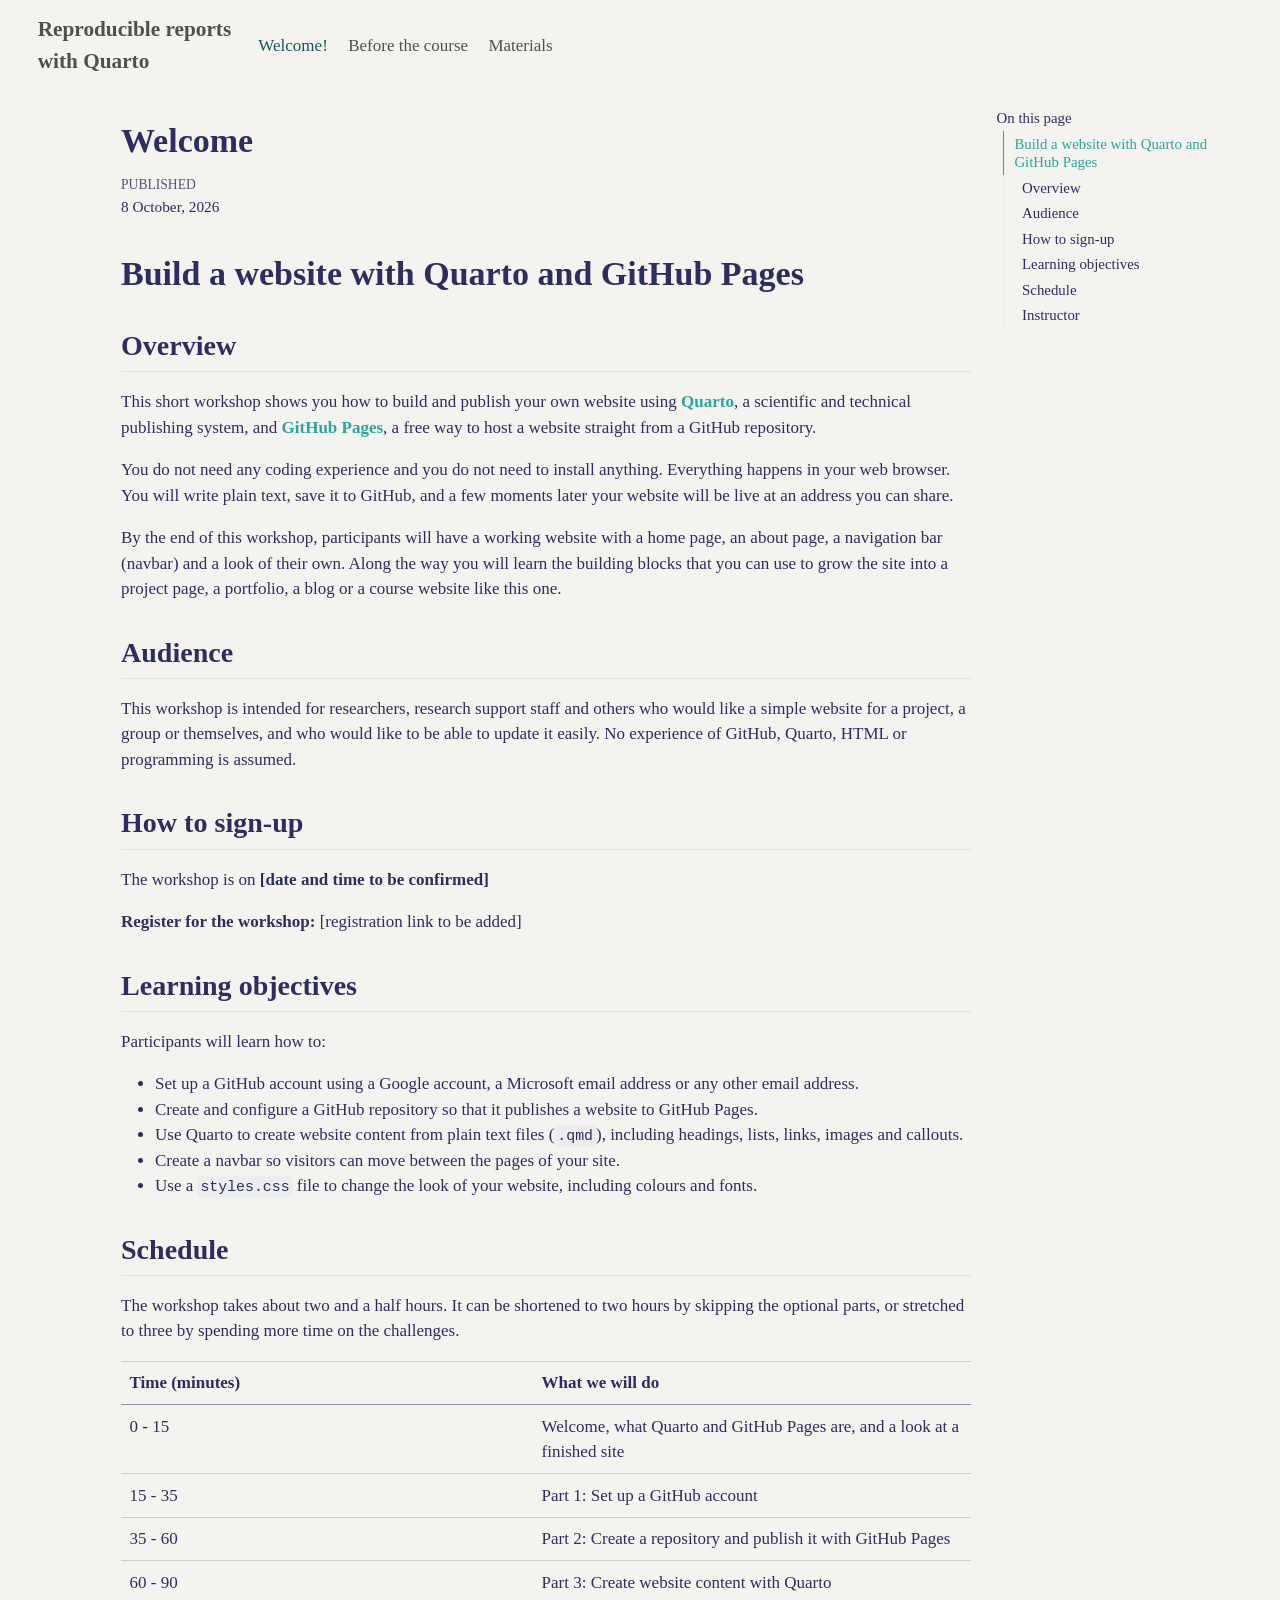
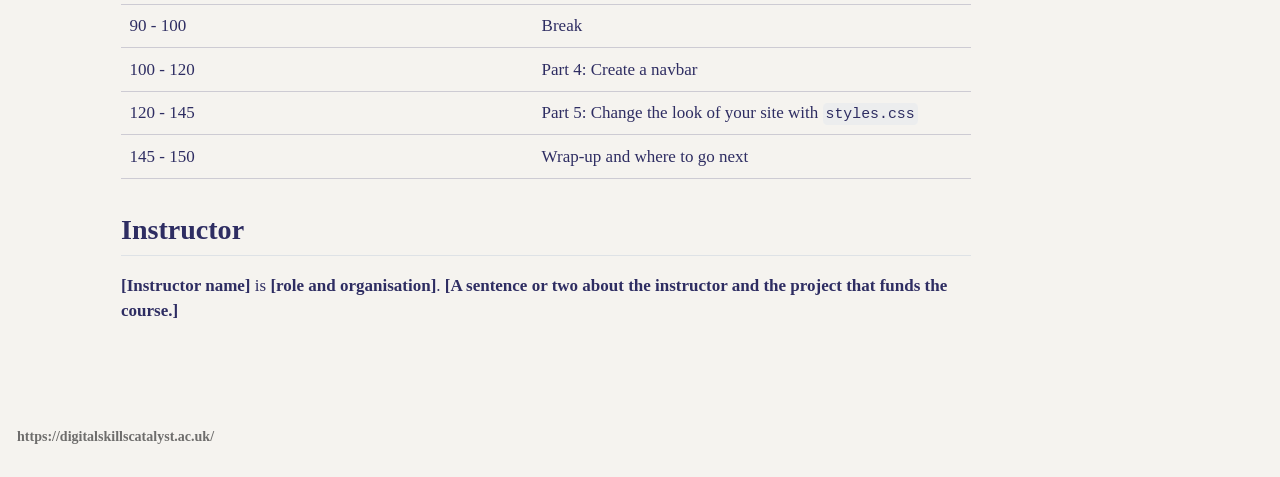
==== index.html @ 5ab9da18 "Deploying to gh-pages from @ UKRI-Digital-Research-Skills-Catalyst/pages-with-quarto@e4f0917d2058717" ====
<!DOCTYPE html>
<html xmlns="http://www.w3.org/1999/xhtml" lang="en" xml:lang="en"><head>

<meta charset="utf-8">
<meta name="generator" content="quarto-1.10.19">

<meta name="viewport" content="width=device-width, initial-scale=1.0, user-scalable=yes">


<title>Welcome – Reproducible reportswith Quarto</title>
<style>
/* Default styles provided by pandoc.
** See https://pandoc.org/MANUAL.html#variables-for-html for config info.
*/
span.smallcaps{font-variant: small-caps;}
div.columns{display: flex; gap: 1.5em;}
div.column{flex: auto;}
@media screen {
div.columns{gap: min(4vw, 1.5em);}
div.column{overflow-x: auto;}
}
div.hanging-indent{margin-left: 1.5em; text-indent: -1.5em;}
ul.task-list{list-style: none;}
ul.task-list li input[type="checkbox"] {
  width: 0.8em;
  margin: 0 0.8em 0.2em -1em; /* quarto-specific, see https://github.com/quarto-dev/quarto-cli/issues/4556 */ 
  vertical-align: middle;
}
</style>


<script src="site_libs/quarto-nav/quarto-nav.js"></script>
<script src="site_libs/quarto-nav/headroom.min.js"></script>
<script src="site_libs/clipboard/clipboard.min.js"></script>
<script src="site_libs/quarto-search/autocomplete.umd.js"></script>
<script src="site_libs/quarto-search/fuse.min.js"></script>
<script src="site_libs/quarto-search/quarto-search.js"></script>
<meta name="quarto:offset" content="./">
<link href="./images/logo_no_text_transparent.png" rel="icon" type="image/png">
<script src="site_libs/quarto-html/quarto.js" type="module"></script>
<script src="site_libs/quarto-html/tabsets/tabsets.js" type="module"></script>
<script src="site_libs/quarto-html/popper.min.js"></script>
<script src="site_libs/quarto-html/tippy.umd.min.js"></script>
<script src="site_libs/quarto-html/anchor.min.js"></script>
<link href="site_libs/quarto-html/tippy.css" rel="stylesheet">
<link href="site_libs/quarto-html/quarto-syntax-highlighting-bf27225e3a48a9273f3daa8f8e829971.css" rel="stylesheet" class="quarto-color-scheme" id="quarto-text-highlighting-styles">
<link href="site_libs/quarto-html/quarto-syntax-highlighting-dark-b626d73c4c936ccc3cb08be7d45d1df6.css" rel="stylesheet" class="quarto-color-scheme quarto-color-alternate" id="quarto-text-highlighting-styles">
<link href="site_libs/quarto-html/quarto-syntax-highlighting-bf27225e3a48a9273f3daa8f8e829971.css" rel="stylesheet" class="quarto-color-scheme-extra" id="quarto-text-highlighting-styles">
<script src="site_libs/bootstrap/bootstrap.min.js"></script>
<link href="site_libs/bootstrap/bootstrap-icons.css" rel="stylesheet">
<link href="site_libs/bootstrap/bootstrap-fc0ec44ed3aa11c04d697db9497e54b6.min.css" rel="stylesheet" append-hash="true" class="quarto-color-scheme" id="quarto-bootstrap" data-mode="light">
<link href="site_libs/bootstrap/bootstrap-dark-fc0ec44ed3aa11c04d697db9497e54b6.min.css" rel="stylesheet" append-hash="true" class="quarto-color-scheme quarto-color-alternate" id="quarto-bootstrap" data-mode="light">
<link href="site_libs/bootstrap/bootstrap-fc0ec44ed3aa11c04d697db9497e54b6.min.css" rel="stylesheet" append-hash="true" class="quarto-color-scheme-extra" id="quarto-bootstrap" data-mode="light">
<script id="quarto-search-options" type="application/json">{
  "location": "navbar",
  "copy-button": false,
  "collapse-after": 3,
  "panel-placement": "end",
  "type": "overlay",
  "limit": 50,
  "keyboard-shortcut": [
    "f",
    "/",
    "s"
  ],
  "show-item-context": false,
  "language": {
    "search-no-results-text": "No results",
    "search-matching-documents-text": "matching documents",
    "search-copy-link-title": "Copy link to search",
    "search-hide-matches-text": "Hide additional matches",
    "search-more-match-text": "more match in this document",
    "search-more-matches-text": "more matches in this document",
    "search-clear-button-title": "Clear",
    "search-text-placeholder": "",
    "search-detached-cancel-button-title": "Cancel",
    "search-submit-button-title": "Submit",
    "search-label": "Search"
  }
}</script>


<link rel="stylesheet" href="styles.css">
</head>

<body class="nav-fixed quarto-light">

<div id="quarto-search-results"></div>
  <header id="quarto-header" class="headroom fixed-top">
    <nav class="navbar navbar-expand-lg " data-bs-theme="dark">
      <div class="navbar-container container-fluid">
      <div class="navbar-brand-container mx-auto">
    <a href="./index.html" class="navbar-brand navbar-brand-logo">
    <img src="./images/logo_transparent_background.png" alt="" class="navbar-logo light-content">
    <img src="./images/logo_transparent_background.png" alt="" class="navbar-logo dark-content">
    </a>
    <a class="navbar-brand" href="./index.html">
    <span class="navbar-title">Reproducible reports<br>with Quarto</span>
    </a>
  </div>
            <div id="quarto-search" class="" title="Search"></div>
          <button class="navbar-toggler" type="button" data-bs-toggle="collapse" data-bs-target="#navbarCollapse" aria-controls="navbarCollapse" role="menu" aria-expanded="false" aria-label="Toggle navigation" onclick="if (window.quartoToggleHeadroom) { window.quartoToggleHeadroom(); }">
  <span class="navbar-toggler-icon"></span>
</button>
          <div class="collapse navbar-collapse" id="navbarCollapse">
            <ul class="navbar-nav navbar-nav-scroll me-auto">
  <li class="nav-item">
    <a class="nav-link active" href="./index.html" aria-current="page"> 
<span class="menu-text">Welcome!</span></a>
  </li>  
  <li class="nav-item">
    <a class="nav-link" href="./before.html"> 
<span class="menu-text">Before the course</span></a>
  </li>  
  <li class="nav-item">
    <a class="nav-link" href="./materials.html"> 
<span class="menu-text">Materials</span></a>
  </li>  
</ul>
          </div> <!-- /navcollapse -->
            <div class="quarto-navbar-tools">
</div>
      </div> <!-- /container-fluid -->
    </nav>
</header>
<!-- content -->
<div id="quarto-content" class="quarto-container page-columns page-rows-contents page-layout-article page-navbar">
<!-- sidebar -->
<!-- margin-sidebar -->
    <div id="quarto-margin-sidebar" class="sidebar margin-sidebar">
        <nav id="TOC" role="doc-toc" class="toc-active">
    <h2 id="toc-title">On this page</h2>
   
  <ul>
  <li><a href="#build-a-website-with-quarto-and-github-pages" id="toc-build-a-website-with-quarto-and-github-pages" class="nav-link active" data-scroll-target="#build-a-website-with-quarto-and-github-pages">Build a website with Quarto and GitHub Pages</a>
  <ul>
  <li><a href="#overview" id="toc-overview" class="nav-link" data-scroll-target="#overview">Overview</a></li>
  <li><a href="#audience" id="toc-audience" class="nav-link" data-scroll-target="#audience">Audience</a></li>
  <li><a href="#how-to-sign-up" id="toc-how-to-sign-up" class="nav-link" data-scroll-target="#how-to-sign-up">How to sign-up</a></li>
  <li><a href="#learning-objectives" id="toc-learning-objectives" class="nav-link" data-scroll-target="#learning-objectives">Learning objectives</a></li>
  <li><a href="#schedule" id="toc-schedule" class="nav-link" data-scroll-target="#schedule">Schedule</a></li>
  <li><a href="#instructor" id="toc-instructor" class="nav-link" data-scroll-target="#instructor">Instructor</a></li>
  </ul></li>
  </ul>
</nav>
    </div>
<!-- main -->
<main class="content" id="quarto-document-content">

<header id="title-block-header" class="quarto-title-block default">
<div class="quarto-title">
<h1 class="title">Welcome</h1>
</div>



<div class="quarto-title-meta">

    
    <div>
    <div class="quarto-title-meta-heading">Published</div>
    <div class="quarto-title-meta-contents">
      <p class="date">8 October, 2026</p>
    </div>
  </div>
  
    
  </div>
  


</header>


<section id="build-a-website-with-quarto-and-github-pages" class="level1">
<h1>Build a website with Quarto and GitHub Pages</h1>
<section id="overview" class="level2">
<h2 class="anchored" data-anchor-id="overview">Overview</h2>
<p>This short workshop shows you how to build and publish your own website using <a href="https://quarto.org/">Quarto</a>, a scientific and technical publishing system, and <a href="https://pages.github.com/">GitHub Pages</a>, a free way to host a website straight from a GitHub repository.</p>
<p>You do not need any coding experience and you do not need to install anything. Everything happens in your web browser. You will write plain text, save it to GitHub, and a few moments later your website will be live at an address you can share.</p>
<p>By the end of this workshop, participants will have a working website with a home page, an about page, a navigation bar (navbar) and a look of their own. Along the way you will learn the building blocks that you can use to grow the site into a project page, a portfolio, a blog or a course website like this one.</p>
</section>
<section id="audience" class="level2">
<h2 class="anchored" data-anchor-id="audience">Audience</h2>
<p>This workshop is intended for researchers, research support staff and others who would like a simple website for a project, a group or themselves, and who would like to be able to update it easily. No experience of GitHub, Quarto, HTML or programming is assumed.</p>
</section>
<section id="how-to-sign-up" class="level2">
<h2 class="anchored" data-anchor-id="how-to-sign-up">How to sign-up</h2>
<p>The workshop is on <strong>[date and time to be confirmed]</strong></p>
<p><strong>Register for the workshop:</strong> [registration link to be added]</p>
</section>
<section id="learning-objectives" class="level2">
<h2 class="anchored" data-anchor-id="learning-objectives">Learning objectives</h2>
<p>Participants will learn how to:</p>
<ul>
<li>Set up a GitHub account using a Google account, a Microsoft email address or any other email address.</li>
<li>Create and configure a GitHub repository so that it publishes a website to GitHub Pages.</li>
<li>Use Quarto to create website content from plain text files (<code>.qmd</code>), including headings, lists, links, images and callouts.</li>
<li>Create a navbar so visitors can move between the pages of your site.</li>
<li>Use a <code>styles.css</code> file to change the look of your website, including colours and fonts.</li>
</ul>
</section>
<section id="schedule" class="level2">
<h2 class="anchored" data-anchor-id="schedule">Schedule</h2>
<p>The workshop takes about two and a half hours. It can be shortened to two hours by skipping the optional parts, or stretched to three by spending more time on the challenges.</p>
<table class="caption-top table">
<colgroup>
<col style="width: 48%">
<col style="width: 51%">
</colgroup>
<thead>
<tr class="header">
<th style="text-align: left;">Time (minutes)</th>
<th style="text-align: left;">What we will do</th>
</tr>
</thead>
<tbody>
<tr class="odd">
<td style="text-align: left;">0 - 15</td>
<td style="text-align: left;">Welcome, what Quarto and GitHub Pages are, and a look at a finished site</td>
</tr>
<tr class="even">
<td style="text-align: left;">15 - 35</td>
<td style="text-align: left;">Part 1: Set up a GitHub account</td>
</tr>
<tr class="odd">
<td style="text-align: left;">35 - 60</td>
<td style="text-align: left;">Part 2: Create a repository and publish it with GitHub Pages</td>
</tr>
<tr class="even">
<td style="text-align: left;">60 - 90</td>
<td style="text-align: left;">Part 3: Create website content with Quarto</td>
</tr>
<tr class="odd">
<td style="text-align: left;">90 - 100</td>
<td style="text-align: left;">Break</td>
</tr>
<tr class="even">
<td style="text-align: left;">100 - 120</td>
<td style="text-align: left;">Part 4: Create a navbar</td>
</tr>
<tr class="odd">
<td style="text-align: left;">120 - 145</td>
<td style="text-align: left;">Part 5: Change the look of your site with <code>styles.css</code></td>
</tr>
<tr class="even">
<td style="text-align: left;">145 - 150</td>
<td style="text-align: left;">Wrap-up and where to go next</td>
</tr>
</tbody>
</table>
</section>
<section id="instructor" class="level2">
<h2 class="anchored" data-anchor-id="instructor">Instructor</h2>
<p><strong>[Instructor name]</strong> is <strong>[role and organisation]</strong>. <strong>[A sentence or two about the instructor and the project that funds the course.]</strong></p>


</section>
</section>

</main> <!-- /main -->
<script id="quarto-html-after-body" type="application/javascript">
  window.document.addEventListener("DOMContentLoaded", function (event) {
    const icon = "";
    const anchorJS = new window.AnchorJS();
    anchorJS.options = {
      placement: 'right',
      icon: icon
    };
    anchorJS.add('.anchored');
    const isCodeAnnotation = (el) => {
      for (const clz of el.classList) {
        if (clz.startsWith('code-annotation-')) {                     
          return true;
        }
      }
      return false;
    }
    const onCopySuccess = function(e) {
      // button target
      const button = e.trigger;
      // don't keep focus
      button.blur();
      // flash "checked"
      button.classList.add('code-copy-button-checked');
      var currentTitle = button.getAttribute("title");
      button.setAttribute("title", "Copied!");
      let tooltip;
      if (window.bootstrap) {
        button.setAttribute("data-bs-toggle", "tooltip");
        button.setAttribute("data-bs-placement", "left");
        button.setAttribute("data-bs-title", "Copied!");
        tooltip = new bootstrap.Tooltip(button, 
          { trigger: "manual", 
            customClass: "code-copy-button-tooltip",
            offset: [0, -8]});
        tooltip.show();    
      }
      setTimeout(function() {
        if (tooltip) {
          tooltip.hide();
          button.removeAttribute("data-bs-title");
          button.removeAttribute("data-bs-toggle");
          button.removeAttribute("data-bs-placement");
        }
        button.setAttribute("title", currentTitle);
        button.classList.remove('code-copy-button-checked');
      }, 1000);
      // clear code selection
      e.clearSelection();
    }
    const getTextToCopy = function(trigger) {
      const outerScaffold = trigger.parentElement.cloneNode(true);
      const codeEl = outerScaffold.querySelector('code');
      for (const childEl of codeEl.children) {
        if (isCodeAnnotation(childEl)) {
          childEl.remove();
        }
      }
      return codeEl.innerText;
    }
    const clipboard = new window.ClipboardJS('.code-copy-button:not([data-in-quarto-modal])', {
      text: getTextToCopy
    });
    clipboard.on('success', onCopySuccess);
    if (window.document.getElementById('quarto-embedded-source-code-modal')) {
      const clipboardModal = new window.ClipboardJS('.code-copy-button[data-in-quarto-modal]', {
        text: getTextToCopy,
        container: window.document.getElementById('quarto-embedded-source-code-modal')
      });
      clipboardModal.on('success', onCopySuccess);
    }
      var localhostRegex = new RegExp(/^(?:http|https):\/\/localhost\:?[0-9]*\//);
      var mailtoRegex = new RegExp(/^mailto:/);
        var filterRegex = new RegExp("^(?:http:|https:)\/\/ukri-digital-research-skills-catalyst\.github\.io\/quarto-intro");
      var isInternal = (href) => {
          return filterRegex.test(href) || localhostRegex.test(href) || mailtoRegex.test(href);
      }
      // Inspect non-navigation links and adorn them if external
     var links = window.document.querySelectorAll('a[href]:not(.nav-link):not(.navbar-brand):not(.toc-action):not(.sidebar-link):not(.sidebar-item-toggle):not(.pagination-link):not(.no-external):not([aria-hidden]):not(.dropdown-item):not(.quarto-navigation-tool):not(.about-link)');
      for (var i=0; i<links.length; i++) {
        const link = links[i];
        if (!isInternal(link.href)) {
          // undo the damage that might have been done by quarto-nav.js in the case of
          // links that we want to consider external
          if (link.dataset.originalHref !== undefined) {
            link.href = link.dataset.originalHref;
          }
            // target, if specified
            link.setAttribute("target", "_blank");
            if (link.getAttribute("rel") === null) {
              link.setAttribute("rel", "noopener");
            }
        }
      }
    function tippyHover(el, contentFn, onTriggerFn, onUntriggerFn) {
      const config = {
        allowHTML: true,
        maxWidth: 500,
        delay: 100,
        arrow: false,
        appendTo: function(el) {
            return el.parentElement;
        },
        interactive: true,
        interactiveBorder: 10,
        theme: 'quarto',
        placement: 'bottom-start',
      };
      if (contentFn) {
        config.content = contentFn;
      }
      if (onTriggerFn) {
        config.onTrigger = onTriggerFn;
      }
      if (onUntriggerFn) {
        config.onUntrigger = onUntriggerFn;
      }
      window.tippy(el, config); 
    }
    const noterefs = window.document.querySelectorAll('a[role="doc-noteref"]');
    for (var i=0; i<noterefs.length; i++) {
      const ref = noterefs[i];
      tippyHover(ref, function() {
        // use id or data attribute instead here
        let href = ref.getAttribute('data-footnote-href') || ref.getAttribute('href');
        try { href = new URL(href).hash; } catch {}
        const id = href.replace(/^#\/?/, "");
        const note = window.document.getElementById(id);
        if (note) {
          return note.innerHTML;
        } else {
          return "";
        }
      });
    }
    const xrefs = window.document.querySelectorAll('a.quarto-xref');
    const processXRef = (id, note) => {
      // Strip column container classes
      const stripColumnClz = (el) => {
        el.classList.remove("page-full", "page-columns");
        if (el.children) {
          for (const child of el.children) {
            stripColumnClz(child);
          }
        }
      }
      stripColumnClz(note)
      if (id === null || id.startsWith('sec-')) {
        // Special case sections, only their first couple elements
        const container = document.createElement("div");
        if (note.children && note.children.length > 2) {
          container.appendChild(note.children[0].cloneNode(true));
          for (let i = 1; i < note.children.length; i++) {
            const child = note.children[i];
            if (child.tagName === "P" && child.innerText === "") {
              continue;
            } else {
              container.appendChild(child.cloneNode(true));
              break;
            }
          }
          if (window.Quarto?.typesetMath) {
            window.Quarto.typesetMath(container);
          }
          return container.innerHTML
        } else {
          if (window.Quarto?.typesetMath) {
            window.Quarto.typesetMath(note);
          }
          return note.innerHTML;
        }
      } else {
        // Remove any anchor links if they are present
        const anchorLink = note.querySelector('a.anchorjs-link');
        if (anchorLink) {
          anchorLink.remove();
        }
        if (window.Quarto?.typesetMath) {
          window.Quarto.typesetMath(note);
        }
        if (note.classList.contains("callout")) {
          return note.outerHTML;
        } else {
          return note.innerHTML;
        }
      }
    }
    for (var i=0; i<xrefs.length; i++) {
      const xref = xrefs[i];
      tippyHover(xref, undefined, function(instance) {
        instance.disable();
        let url = xref.getAttribute('href');
        let hash = undefined; 
        if (url.startsWith('#')) {
          hash = url;
        } else {
          try { hash = new URL(url).hash; } catch {}
        }
        if (hash) {
          const id = hash.replace(/^#\/?/, "");
          const note = window.document.getElementById(id);
          if (note !== null) {
            try {
              const html = processXRef(id, note.cloneNode(true));
              instance.setContent(html);
            } finally {
              instance.enable();
              instance.show();
            }
          } else {
            // See if we can fetch this
            fetch(url.split('#')[0])
            .then(res => res.text())
            .then(html => {
              const parser = new DOMParser();
              const htmlDoc = parser.parseFromString(html, "text/html");
              const note = htmlDoc.getElementById(id);
              if (note !== null) {
                const html = processXRef(id, note);
                instance.setContent(html);
              } 
            }).finally(() => {
              instance.enable();
              instance.show();
            });
          }
        } else {
          // See if we can fetch a full url (with no hash to target)
          // This is a special case and we should probably do some content thinning / targeting
          fetch(url)
          .then(res => res.text())
          .then(html => {
            const parser = new DOMParser();
            const htmlDoc = parser.parseFromString(html, "text/html");
            const note = htmlDoc.querySelector('main.content');
            if (note !== null) {
              // This should only happen for chapter cross references
              // (since there is no id in the URL)
              // remove the first header
              if (note.children.length > 0 && note.children[0].tagName === "HEADER") {
                note.children[0].remove();
              }
              const html = processXRef(null, note);
              instance.setContent(html);
            } 
          }).finally(() => {
            instance.enable();
            instance.show();
          });
        }
      }, function(instance) {
      });
    }
        let selectedAnnoteEl;
        const selectorForAnnotation = ( cell, annotation) => {
          let cellAttr = 'data-code-cell="' + cell + '"';
          let lineAttr = 'data-code-annotation="' +  annotation + '"';
          const selector = 'span[' + cellAttr + '][' + lineAttr + ']';
          return selector;
        }
        const selectCodeLines = (annoteEl) => {
          const doc = window.document;
          const targetCell = annoteEl.getAttribute("data-target-cell");
          const targetAnnotation = annoteEl.getAttribute("data-target-annotation");
          const annoteSpan = window.document.querySelector(selectorForAnnotation(targetCell, targetAnnotation));
          const lines = annoteSpan.getAttribute("data-code-lines").split(",");
          const lineIds = lines.map((line) => {
            return targetCell + "-" + line;
          })
          let top = null;
          let height = null;
          let parent = null;
          if (lineIds.length > 0) {
              //compute the position of the single el (top and bottom and make a div)
              const el = window.document.getElementById(lineIds[0]);
              top = el.offsetTop;
              height = el.offsetHeight;
              parent = el.parentElement.parentElement;
            if (lineIds.length > 1) {
              const lastEl = window.document.getElementById(lineIds[lineIds.length - 1]);
              const bottom = lastEl.offsetTop + lastEl.offsetHeight;
              height = bottom - top;
            }
            if (top !== null && height !== null && parent !== null) {
              // cook up a div (if necessary) and position it 
              let div = window.document.getElementById("code-annotation-line-highlight");
              if (div === null) {
                div = window.document.createElement("div");
                div.setAttribute("id", "code-annotation-line-highlight");
                div.style.position = 'absolute';
                parent.appendChild(div);
              }
              div.style.top = top - 2 + "px";
              div.style.height = height + 4 + "px";
              div.style.left = 0;
              let gutterDiv = window.document.getElementById("code-annotation-line-highlight-gutter");
              if (gutterDiv === null) {
                gutterDiv = window.document.createElement("div");
                gutterDiv.setAttribute("id", "code-annotation-line-highlight-gutter");
                gutterDiv.style.position = 'absolute';
                const codeCell = window.document.getElementById(targetCell);
                const gutter = codeCell.querySelector('.code-annotation-gutter');
                gutter.appendChild(gutterDiv);
              }
              gutterDiv.style.top = top - 2 + "px";
              gutterDiv.style.height = height + 4 + "px";
            }
            selectedAnnoteEl = annoteEl;
          }
        };
        const unselectCodeLines = () => {
          const elementsIds = ["code-annotation-line-highlight", "code-annotation-line-highlight-gutter"];
          elementsIds.forEach((elId) => {
            const div = window.document.getElementById(elId);
            if (div) {
              div.remove();
            }
          });
          selectedAnnoteEl = undefined;
        };
          // Handle positioning of the toggle
      window.addEventListener(
        "resize",
        throttle(() => {
          elRect = undefined;
          if (selectedAnnoteEl) {
            selectCodeLines(selectedAnnoteEl);
          }
        }, 10)
      );
      function throttle(fn, ms) {
      let throttle = false;
      let timer;
        return (...args) => {
          if(!throttle) { // first call gets through
              fn.apply(this, args);
              throttle = true;
          } else { // all the others get throttled
              if(timer) clearTimeout(timer); // cancel #2
              timer = setTimeout(() => {
                fn.apply(this, args);
                timer = throttle = false;
              }, ms);
          }
        };
      }
        // Attach click handler to the DT
        const annoteDls = window.document.querySelectorAll('dt[data-target-cell]');
        for (const annoteDlNode of annoteDls) {
          annoteDlNode.addEventListener('click', (event) => {
            const clickedEl = event.target;
            if (clickedEl !== selectedAnnoteEl) {
              unselectCodeLines();
              const activeEl = window.document.querySelector('dt[data-target-cell].code-annotation-active');
              if (activeEl) {
                activeEl.classList.remove('code-annotation-active');
              }
              selectCodeLines(clickedEl);
              clickedEl.classList.add('code-annotation-active');
            } else {
              // Unselect the line
              unselectCodeLines();
              clickedEl.classList.remove('code-annotation-active');
            }
          });
        }
    const findCites = (el) => {
      const parentEl = el.parentElement;
      if (parentEl) {
        const cites = parentEl.dataset.cites;
        if (cites) {
          return {
            el,
            cites: cites.split(' ')
          };
        } else {
          return findCites(el.parentElement)
        }
      } else {
        return undefined;
      }
    };
    var bibliorefs = window.document.querySelectorAll('a[role="doc-biblioref"]');
    for (var i=0; i<bibliorefs.length; i++) {
      const ref = bibliorefs[i];
      const citeInfo = findCites(ref);
      if (citeInfo) {
        tippyHover(citeInfo.el, function() {
          var popup = window.document.createElement('div');
          citeInfo.cites.forEach(function(cite) {
            var citeDiv = window.document.createElement('div');
            citeDiv.classList.add('hanging-indent');
            citeDiv.classList.add('csl-entry');
            var biblioDiv = window.document.getElementById('ref-' + cite);
            if (biblioDiv) {
              citeDiv.innerHTML = biblioDiv.innerHTML;
            }
            popup.appendChild(citeDiv);
          });
          return popup.innerHTML;
        });
      }
    }
  });
  </script>
</div> <!-- /content -->
<footer class="footer">
  <div class="nav-footer">
    <div class="nav-footer-left">
<p><a href="https://digitalskillscatalyst.ac.uk/" class="uri">https://digitalskillscatalyst.ac.uk/</a></p>
</div>   
    <div class="nav-footer-center">
      &nbsp;
    </div>
    <div class="nav-footer-right">
      &nbsp;
    </div>
  </div>
</footer>




</body></html>
---- site_libs/quarto-html/quarto-syntax-highlighting-bf27225e3a48a9273f3daa8f8e829971.css ----
/* quarto syntax highlight colors */
:root {
  --quarto-hl-ot-color: #003B4F;
  --quarto-hl-at-color: #657422;
  --quarto-hl-ss-color: #20794D;
  --quarto-hl-an-color: #5E5E5E;
  --quarto-hl-fu-color: #4758AB;
  --quarto-hl-st-color: #20794D;
  --quarto-hl-cf-color: #003B4F;
  --quarto-hl-op-color: #5E5E5E;
  --quarto-hl-er-color: #AD0000;
  --quarto-hl-bn-color: #AD0000;
  --quarto-hl-al-color: #AD0000;
  --quarto-hl-va-color: #111111;
  --quarto-hl-bu-color: inherit;
  --quarto-hl-ex-color: inherit;
  --quarto-hl-pp-color: #AD0000;
  --quarto-hl-in-color: #5E5E5E;
  --quarto-hl-vs-color: #20794D;
  --quarto-hl-wa-color: #5E5E5E;
  --quarto-hl-do-color: #5E5E5E;
  --quarto-hl-im-color: #00769E;
  --quarto-hl-ch-color: #20794D;
  --quarto-hl-dt-color: #AD0000;
  --quarto-hl-fl-color: #AD0000;
  --quarto-hl-co-color: #5E5E5E;
  --quarto-hl-cv-color: #5E5E5E;
  --quarto-hl-cn-color: #8f5902;
  --quarto-hl-sc-color: #5E5E5E;
  --quarto-hl-dv-color: #AD0000;
  --quarto-hl-kw-color: #003B4F;
}

/* other quarto variables */
:root {
  --quarto-font-monospace: SFMono-Regular, Menlo, Monaco, Consolas, "Liberation Mono", "Courier New", monospace;
}

/* syntax highlight based on Pandoc's rules */
pre > code.sourceCode > span {
  color: #003B4F;
}

code.sourceCode > span {
  color: #003B4F;
}

div.sourceCode,
div.sourceCode pre.sourceCode {
  color: #003B4F;
}

/* Normal */
code span {
  color: #003B4F;
}

/* Alert */
code span.al {
  color: #AD0000;
  font-style: inherit;
}

/* Annotation */
code span.an {
  color: #5E5E5E;
  font-style: inherit;
}

/* Attribute */
code span.at {
  color: #657422;
  font-style: inherit;
}

/* BaseN */
code span.bn {
  color: #AD0000;
  font-style: inherit;
}

/* BuiltIn */
code span.bu {
  font-style: inherit;
}

/* ControlFlow */
code span.cf {
  color: #003B4F;
  font-weight: bold;
  font-style: inherit;
}

/* Char */
code span.ch {
  color: #20794D;
  font-style: inherit;
}

/* Constant */
code span.cn {
  color: #8f5902;
  font-style: inherit;
}

/* Comment */
code span.co {
  color: #5E5E5E;
  font-style: inherit;
}

/* CommentVar */
code span.cv {
  color: #5E5E5E;
  font-style: italic;
}

/* Documentation */
code span.do {
  color: #5E5E5E;
  font-style: italic;
}

/* DataType */
code span.dt {
  color: #AD0000;
  font-style: inherit;
}

/* DecVal */
code span.dv {
  color: #AD0000;
  font-style: inherit;
}

/* Error */
code span.er {
  color: #AD0000;
  font-style: inherit;
}

/* Extension */
code span.ex {
  font-style: inherit;
}

/* Float */
code span.fl {
  color: #AD0000;
  font-style: inherit;
}

/* Function */
code span.fu {
  color: #4758AB;
  font-style: inherit;
}

/* Import */
code span.im {
  color: #00769E;
  font-style: inherit;
}

/* Information */
code span.in {
  color: #5E5E5E;
  font-style: inherit;
}

/* Keyword */
code span.kw {
  color: #003B4F;
  font-weight: bold;
  font-style: inherit;
}

/* Operator */
code span.op {
  color: #5E5E5E;
  font-style: inherit;
}

/* Other */
code span.ot {
  color: #003B4F;
  font-style: inherit;
}

/* Preprocessor */
code span.pp {
  color: #AD0000;
  font-style: inherit;
}

/* SpecialChar */
code span.sc {
  color: #5E5E5E;
  font-style: inherit;
}

/* SpecialString */
code span.ss {
  color: #20794D;
  font-style: inherit;
}

/* String */
code span.st {
  color: #20794D;
  font-style: inherit;
}

/* Variable */
code span.va {
  color: #111111;
  font-style: inherit;
}

/* VerbatimString */
code span.vs {
  color: #20794D;
  font-style: inherit;
}

/* Warning */
code span.wa {
  color: #5E5E5E;
  font-style: italic;
}

.prevent-inlining {
  content: "</";
}

/*# sourceMappingURL=8be38f48d34c45af72792cbd699585e7.css.map */
---- site_libs/quarto-html/quarto-syntax-highlighting-dark-b626d73c4c936ccc3cb08be7d45d1df6.css ----
/* quarto syntax highlight colors */
:root {
  --quarto-hl-al-color: #f07178;
  --quarto-hl-an-color: #d4d0ab;
  --quarto-hl-at-color: #00e0e0;
  --quarto-hl-bn-color: #d4d0ab;
  --quarto-hl-bu-color: #abe338;
  --quarto-hl-ch-color: #abe338;
  --quarto-hl-co-color: #f8f8f2;
  --quarto-hl-cv-color: #ffd700;
  --quarto-hl-cn-color: #ffd700;
  --quarto-hl-cf-color: #ffa07a;
  --quarto-hl-dt-color: #ffa07a;
  --quarto-hl-dv-color: #d4d0ab;
  --quarto-hl-do-color: #f8f8f2;
  --quarto-hl-er-color: #f07178;
  --quarto-hl-ex-color: #00e0e0;
  --quarto-hl-fl-color: #d4d0ab;
  --quarto-hl-fu-color: #ffa07a;
  --quarto-hl-im-color: #abe338;
  --quarto-hl-in-color: #d4d0ab;
  --quarto-hl-kw-color: #ffa07a;
  --quarto-hl-op-color: #ffa07a;
  --quarto-hl-ot-color: #00e0e0;
  --quarto-hl-pp-color: #dcc6e0;
  --quarto-hl-re-color: #00e0e0;
  --quarto-hl-sc-color: #abe338;
  --quarto-hl-ss-color: #abe338;
  --quarto-hl-st-color: #abe338;
  --quarto-hl-va-color: #00e0e0;
  --quarto-hl-vs-color: #abe338;
  --quarto-hl-wa-color: #dcc6e0;
}

/* other quarto variables */
:root {
  --quarto-font-monospace: SFMono-Regular, Menlo, Monaco, Consolas, "Liberation Mono", "Courier New", monospace;
}

/* syntax highlight based on Pandoc's rules */
pre > code.sourceCode > span {
  color: #f8f8f2;
}

code.sourceCode > span {
  color: #f8f8f2;
}

div.sourceCode,
div.sourceCode pre.sourceCode {
  color: #f8f8f2;
}

/* Normal */
code span {
  color: #f8f8f2;
}

/* Alert */
code span.al {
  color: #f07178;
}

/* Annotation */
code span.an {
  color: #d4d0ab;
}

/* Attribute */
code span.at {
  color: #00e0e0;
}

/* BaseN */
code span.bn {
  color: #d4d0ab;
}

/* BuiltIn */
code span.bu {
  color: #abe338;
}

/* ControlFlow */
code span.cf {
  font-weight: bold;
  color: #ffa07a;
}

/* Char */
code span.ch {
  color: #abe338;
}

/* Constant */
code span.cn {
  color: #ffd700;
}

/* Comment */
code span.co {
  font-style: italic;
  color: #f8f8f2;
}

/* CommentVar */
code span.cv {
  color: #ffd700;
}

/* Documentation */
code span.do {
  color: #f8f8f2;
}

/* DataType */
code span.dt {
  color: #ffa07a;
}

/* DecVal */
code span.dv {
  color: #d4d0ab;
}

/* Error */
code span.er {
  color: #f07178;
  text-decoration: underline;
}

/* Extension */
code span.ex {
  font-weight: bold;
  color: #00e0e0;
}

/* Float */
code span.fl {
  color: #d4d0ab;
}

/* Function */
code span.fu {
  color: #ffa07a;
}

/* Import */
code span.im {
  color: #abe338;
}

/* Information */
code span.in {
  color: #d4d0ab;
}

/* Keyword */
code span.kw {
  font-weight: bold;
  color: #ffa07a;
}

/* Operator */
code span.op {
  color: #ffa07a;
}

/* Other */
code span.ot {
  color: #00e0e0;
}

/* Preprocessor */
code span.pp {
  color: #dcc6e0;
}

/* RegionMarker */
code span.re {
  background-color: #f8f8f2;
  color: #00e0e0;
}

/* SpecialChar */
code span.sc {
  color: #abe338;
}

/* SpecialString */
code span.ss {
  color: #abe338;
}

/* String */
code span.st {
  color: #abe338;
}

/* Variable */
code span.va {
  color: #00e0e0;
}

/* VerbatimString */
code span.vs {
  color: #abe338;
}

/* Warning */
code span.wa {
  color: #dcc6e0;
}

.prevent-inlining {
  content: "</";
}

/*# sourceMappingURL=a269c63e8167c3ae395728e86feb0848.css.map */
---- site_libs/quarto-html/quarto-syntax-highlighting-bf27225e3a48a9273f3daa8f8e829971.css ----
/* quarto syntax highlight colors */
:root {
  --quarto-hl-ot-color: #003B4F;
  --quarto-hl-at-color: #657422;
  --quarto-hl-ss-color: #20794D;
  --quarto-hl-an-color: #5E5E5E;
  --quarto-hl-fu-color: #4758AB;
  --quarto-hl-st-color: #20794D;
  --quarto-hl-cf-color: #003B4F;
  --quarto-hl-op-color: #5E5E5E;
  --quarto-hl-er-color: #AD0000;
  --quarto-hl-bn-color: #AD0000;
  --quarto-hl-al-color: #AD0000;
  --quarto-hl-va-color: #111111;
  --quarto-hl-bu-color: inherit;
  --quarto-hl-ex-color: inherit;
  --quarto-hl-pp-color: #AD0000;
  --quarto-hl-in-color: #5E5E5E;
  --quarto-hl-vs-color: #20794D;
  --quarto-hl-wa-color: #5E5E5E;
  --quarto-hl-do-color: #5E5E5E;
  --quarto-hl-im-color: #00769E;
  --quarto-hl-ch-color: #20794D;
  --quarto-hl-dt-color: #AD0000;
  --quarto-hl-fl-color: #AD0000;
  --quarto-hl-co-color: #5E5E5E;
  --quarto-hl-cv-color: #5E5E5E;
  --quarto-hl-cn-color: #8f5902;
  --quarto-hl-sc-color: #5E5E5E;
  --quarto-hl-dv-color: #AD0000;
  --quarto-hl-kw-color: #003B4F;
}

/* other quarto variables */
:root {
  --quarto-font-monospace: SFMono-Regular, Menlo, Monaco, Consolas, "Liberation Mono", "Courier New", monospace;
}

/* syntax highlight based on Pandoc's rules */
pre > code.sourceCode > span {
  color: #003B4F;
}

code.sourceCode > span {
  color: #003B4F;
}

div.sourceCode,
div.sourceCode pre.sourceCode {
  color: #003B4F;
}

/* Normal */
code span {
  color: #003B4F;
}

/* Alert */
code span.al {
  color: #AD0000;
  font-style: inherit;
}

/* Annotation */
code span.an {
  color: #5E5E5E;
  font-style: inherit;
}

/* Attribute */
code span.at {
  color: #657422;
  font-style: inherit;
}

/* BaseN */
code span.bn {
  color: #AD0000;
  font-style: inherit;
}

/* BuiltIn */
code span.bu {
  font-style: inherit;
}

/* ControlFlow */
code span.cf {
  color: #003B4F;
  font-weight: bold;
  font-style: inherit;
}

/* Char */
code span.ch {
  color: #20794D;
  font-style: inherit;
}

/* Constant */
code span.cn {
  color: #8f5902;
  font-style: inherit;
}

/* Comment */
code span.co {
  color: #5E5E5E;
  font-style: inherit;
}

/* CommentVar */
code span.cv {
  color: #5E5E5E;
  font-style: italic;
}

/* Documentation */
code span.do {
  color: #5E5E5E;
  font-style: italic;
}

/* DataType */
code span.dt {
  color: #AD0000;
  font-style: inherit;
}

/* DecVal */
code span.dv {
  color: #AD0000;
  font-style: inherit;
}

/* Error */
code span.er {
  color: #AD0000;
  font-style: inherit;
}

/* Extension */
code span.ex {
  font-style: inherit;
}

/* Float */
code span.fl {
  color: #AD0000;
  font-style: inherit;
}

/* Function */
code span.fu {
  color: #4758AB;
  font-style: inherit;
}

/* Import */
code span.im {
  color: #00769E;
  font-style: inherit;
}

/* Information */
code span.in {
  color: #5E5E5E;
  font-style: inherit;
}

/* Keyword */
code span.kw {
  color: #003B4F;
  font-weight: bold;
  font-style: inherit;
}

/* Operator */
code span.op {
  color: #5E5E5E;
  font-style: inherit;
}

/* Other */
code span.ot {
  color: #003B4F;
  font-style: inherit;
}

/* Preprocessor */
code span.pp {
  color: #AD0000;
  font-style: inherit;
}

/* SpecialChar */
code span.sc {
  color: #5E5E5E;
  font-style: inherit;
}

/* SpecialString */
code span.ss {
  color: #20794D;
  font-style: inherit;
}

/* String */
code span.st {
  color: #20794D;
  font-style: inherit;
}

/* Variable */
code span.va {
  color: #111111;
  font-style: inherit;
}

/* VerbatimString */
code span.vs {
  color: #20794D;
  font-style: inherit;
}

/* Warning */
code span.wa {
  color: #5E5E5E;
  font-style: italic;
}

.prevent-inlining {
  content: "</";
}

/*# sourceMappingURL=8be38f48d34c45af72792cbd699585e7.css.map */
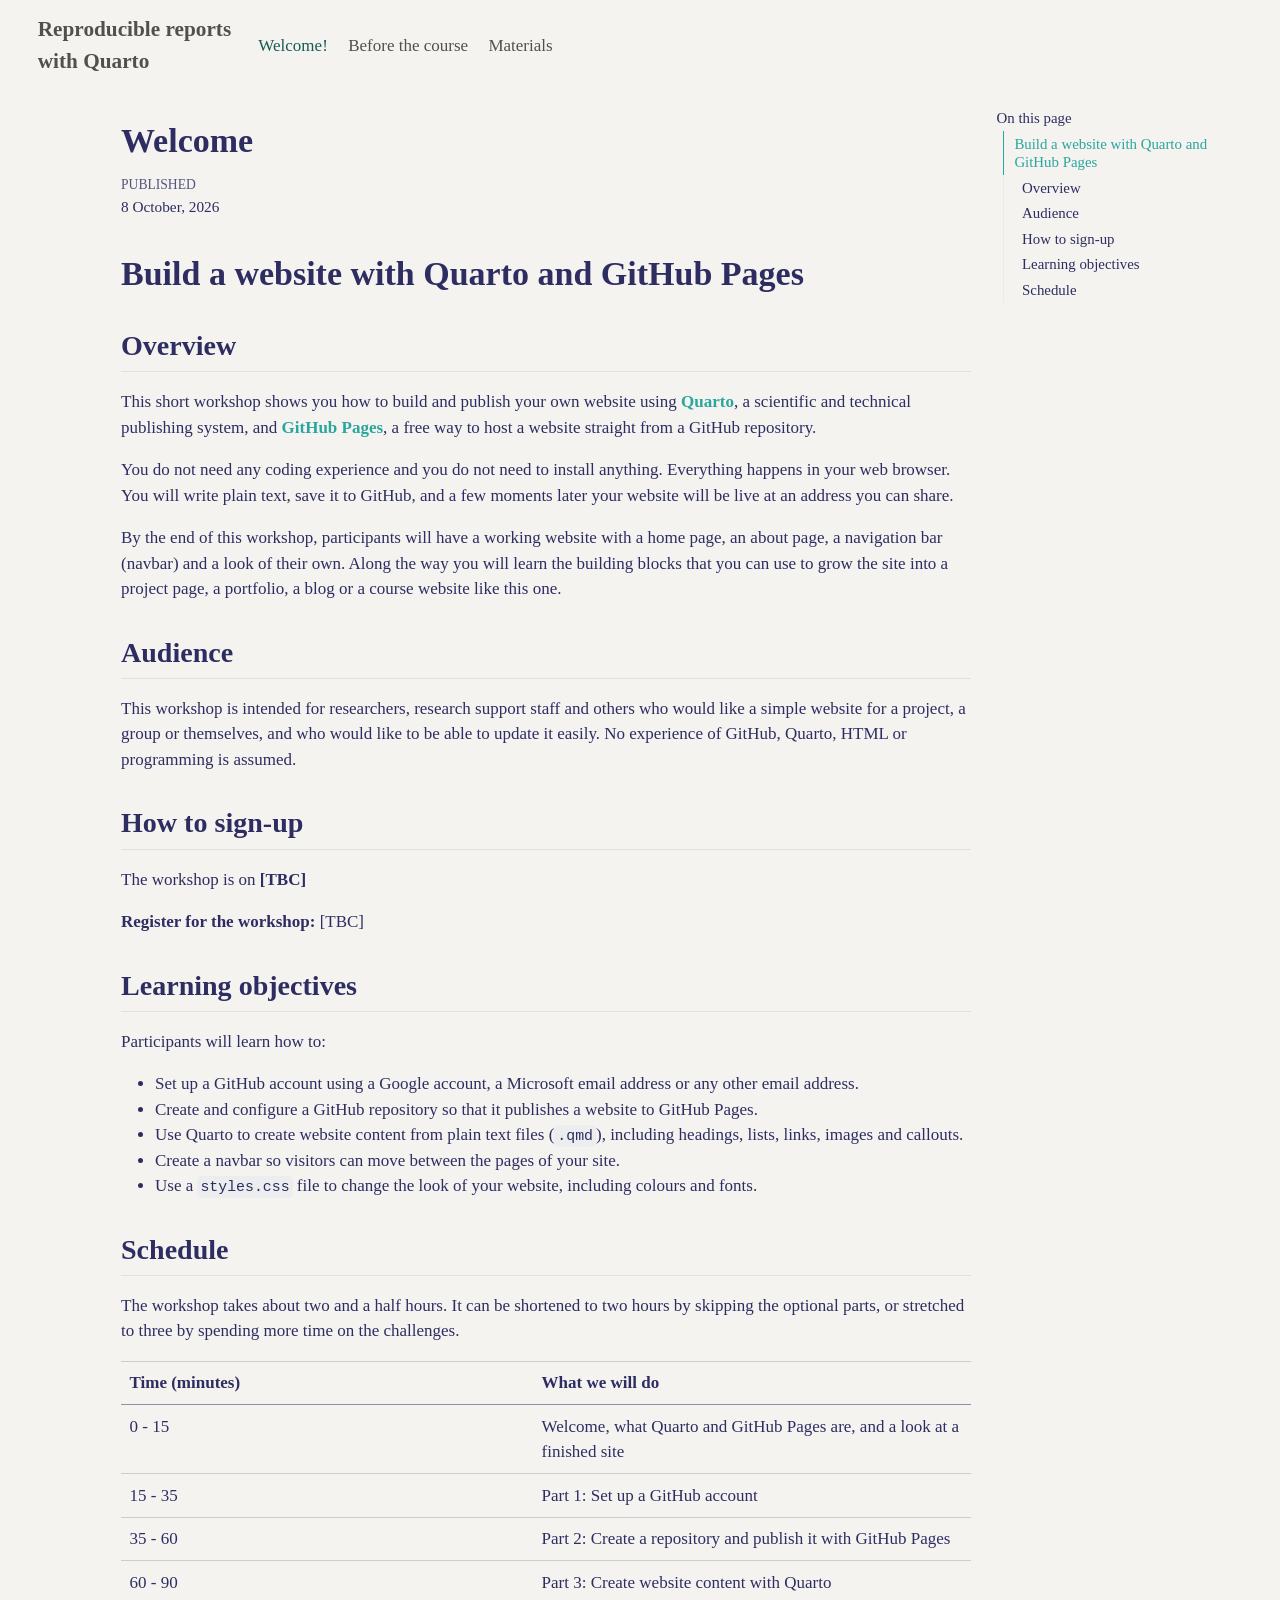
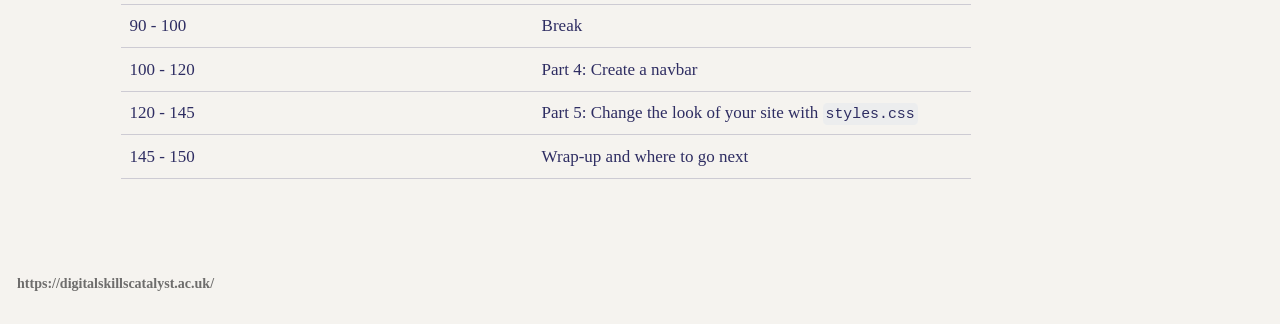
==== commit 2efc280e: "Deploying to gh-pages from @ UKRI-Digital-Research-Skills-Catalyst/pages-with-quarto@01fbb91628addb2" ====
--- a/index.html
+++ b/index.html
@@ -139,7 +139,6 @@
   <li><a href="#how-to-sign-up" id="toc-how-to-sign-up" class="nav-link" data-scroll-target="#how-to-sign-up">How to sign-up</a></li>
   <li><a href="#learning-objectives" id="toc-learning-objectives" class="nav-link" data-scroll-target="#learning-objectives">Learning objectives</a></li>
   <li><a href="#schedule" id="toc-schedule" class="nav-link" data-scroll-target="#schedule">Schedule</a></li>
-  <li><a href="#instructor" id="toc-instructor" class="nav-link" data-scroll-target="#instructor">Instructor</a></li>
   </ul></li>
   </ul>
 </nav>
@@ -186,8 +185,8 @@
 </section>
 <section id="how-to-sign-up" class="level2">
 <h2 class="anchored" data-anchor-id="how-to-sign-up">How to sign-up</h2>
-<p>The workshop is on <strong>[date and time to be confirmed]</strong></p>
-<p><strong>Register for the workshop:</strong> [registration link to be added]</p>
+<p>The workshop is on <strong>[TBC]</strong></p>
+<p><strong>Register for the workshop:</strong> [TBC]</p>
 </section>
 <section id="learning-objectives" class="level2">
 <h2 class="anchored" data-anchor-id="learning-objectives">Learning objectives</h2>
@@ -249,10 +248,6 @@
 </tr>
 </tbody>
 </table>
-</section>
-<section id="instructor" class="level2">
-<h2 class="anchored" data-anchor-id="instructor">Instructor</h2>
-<p><strong>[Instructor name]</strong> is <strong>[role and organisation]</strong>. <strong>[A sentence or two about the instructor and the project that funds the course.]</strong></p>
 
 
 </section>
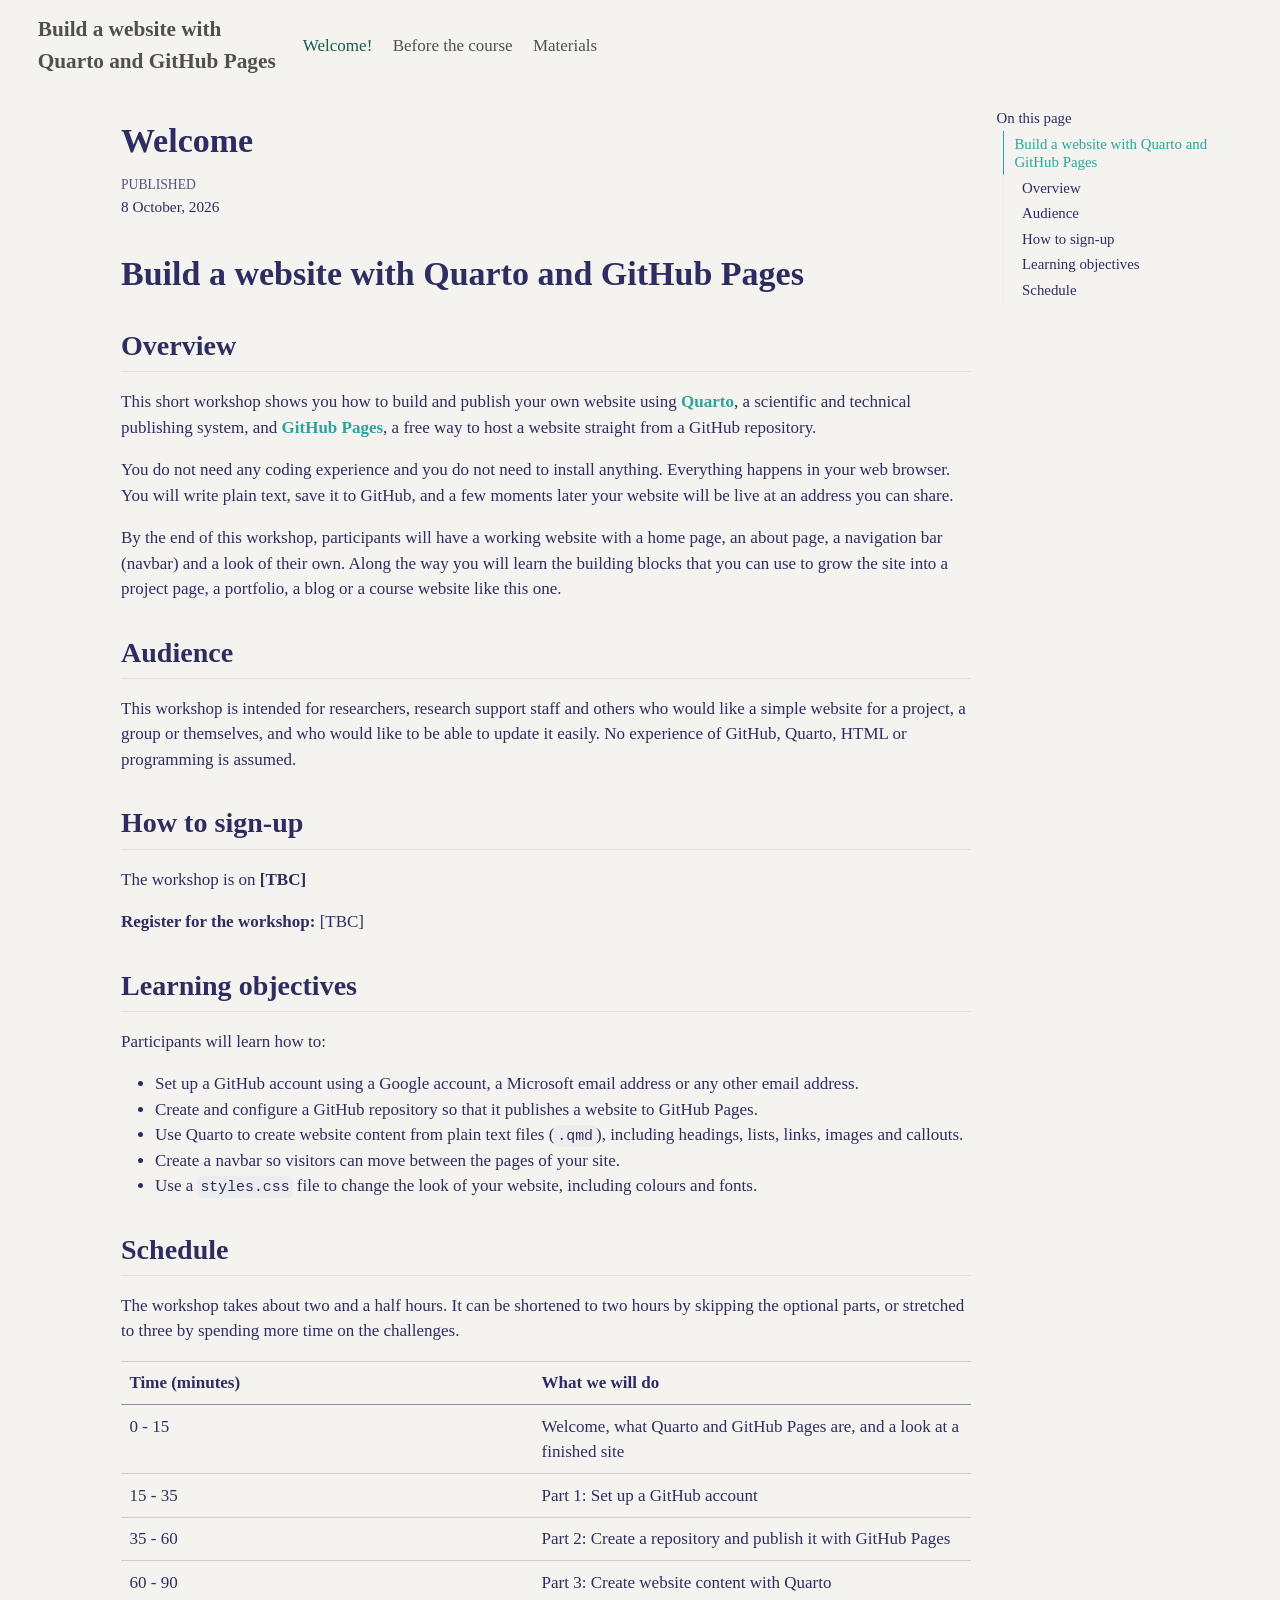
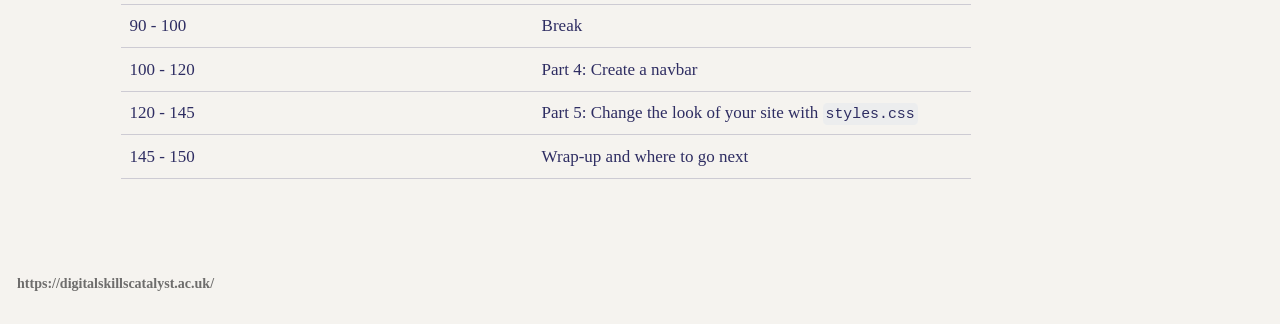
==== commit b44d40a5: "Deploying to gh-pages from @ UKRI-Digital-Research-Skills-Catalyst/pages-with-quarto@f594a51d0a831dc" ====
--- a/index.html
+++ b/index.html
@@ -7,7 +7,7 @@
 <meta name="viewport" content="width=device-width, initial-scale=1.0, user-scalable=yes">
 
 
-<title>Welcome – Reproducible reportswith Quarto</title>
+<title>Welcome – Build a website with Quarto and GitHub Pages</title>
 <style>
 /* Default styles provided by pandoc.
 ** See https://pandoc.org/MANUAL.html#variables-for-html for config info.
@@ -95,7 +95,7 @@
     <img src="./images/logo_transparent_background.png" alt="" class="navbar-logo dark-content">
     </a>
     <a class="navbar-brand" href="./index.html">
-    <span class="navbar-title">Reproducible reports<br>with Quarto</span>
+    <span class="navbar-title">Build a website with <br>Quarto and GitHub Pages</span>
     </a>
   </div>
             <div id="quarto-search" class="" title="Search"></div>
@@ -327,7 +327,7 @@
     }
       var localhostRegex = new RegExp(/^(?:http|https):\/\/localhost\:?[0-9]*\//);
       var mailtoRegex = new RegExp(/^mailto:/);
-        var filterRegex = new RegExp("^(?:http:|https:)\/\/ukri-digital-research-skills-catalyst\.github\.io\/quarto-intro");
+        var filterRegex = new RegExp("^(?:http:|https:)\/\/ukri-digital-research-skills-catalyst\.github\.io\/pages-with-quarto");
       var isInternal = (href) => {
           return filterRegex.test(href) || localhostRegex.test(href) || mailtoRegex.test(href);
       }
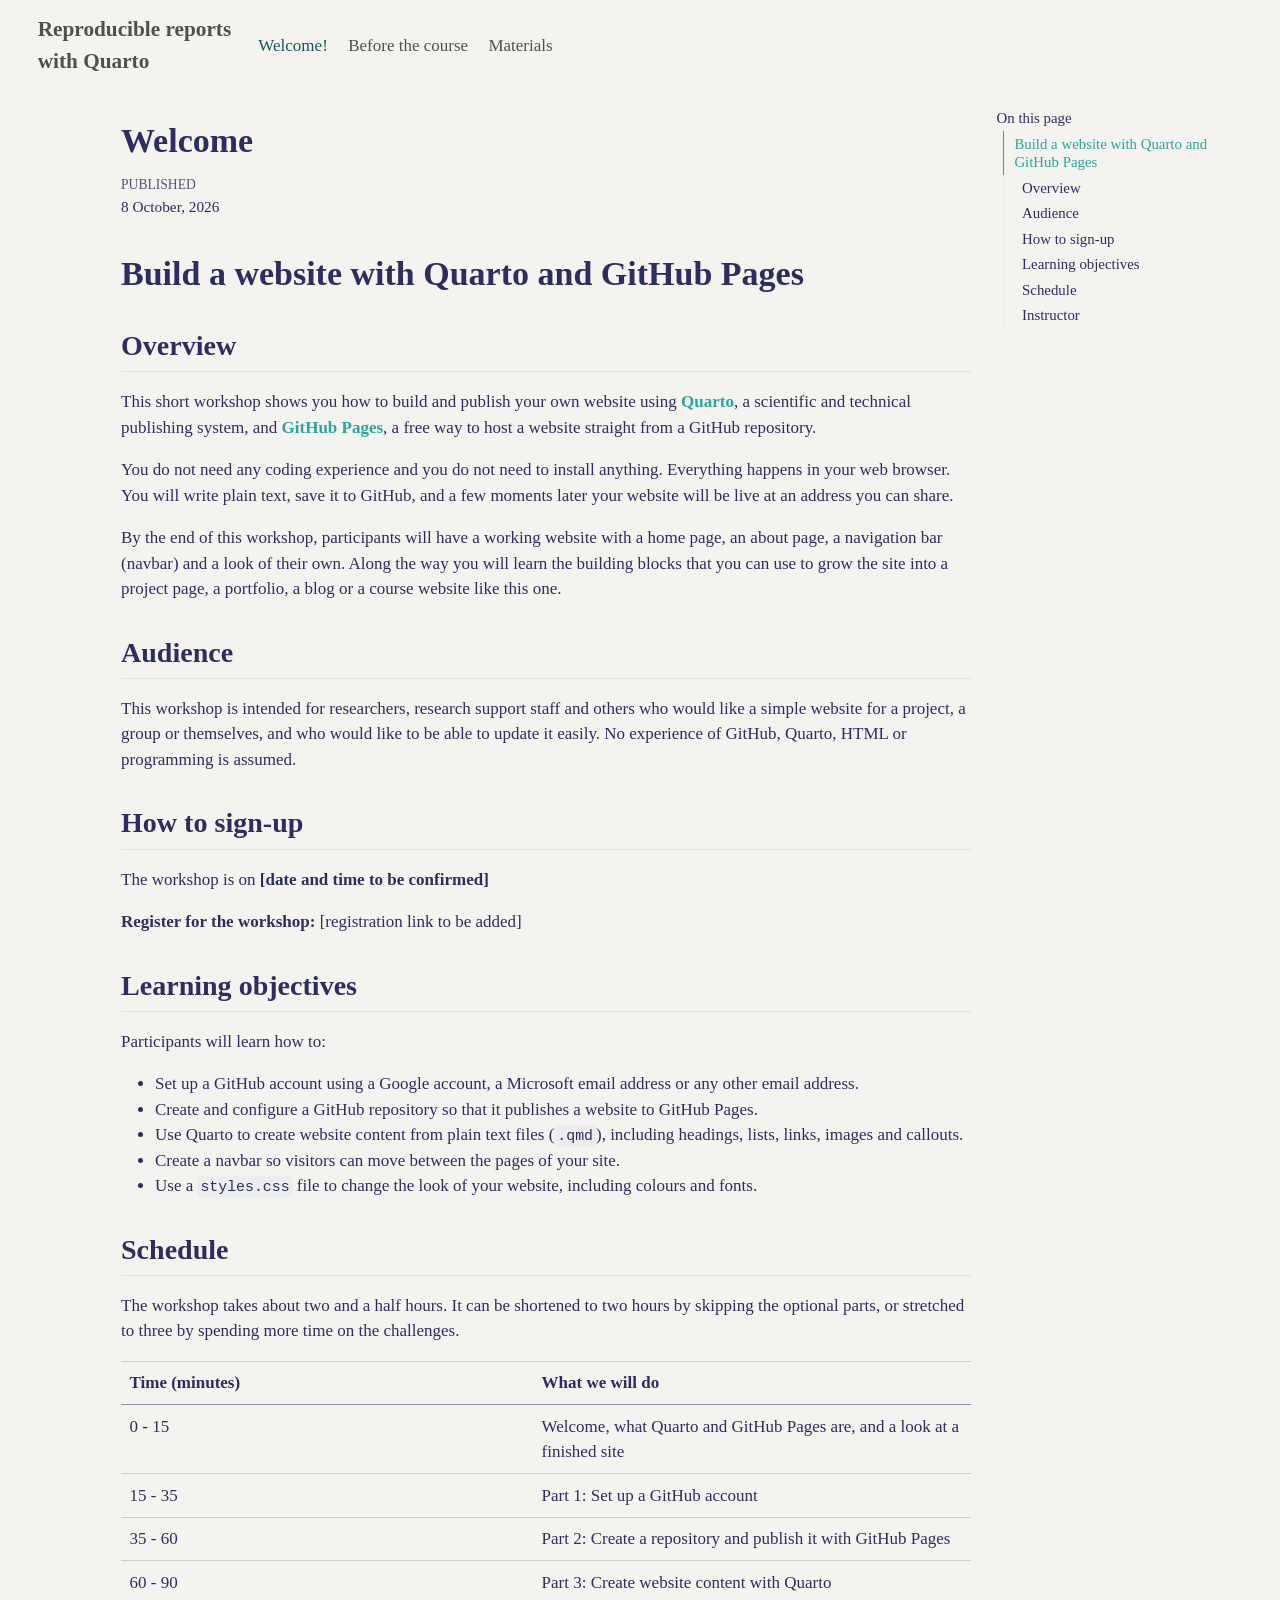
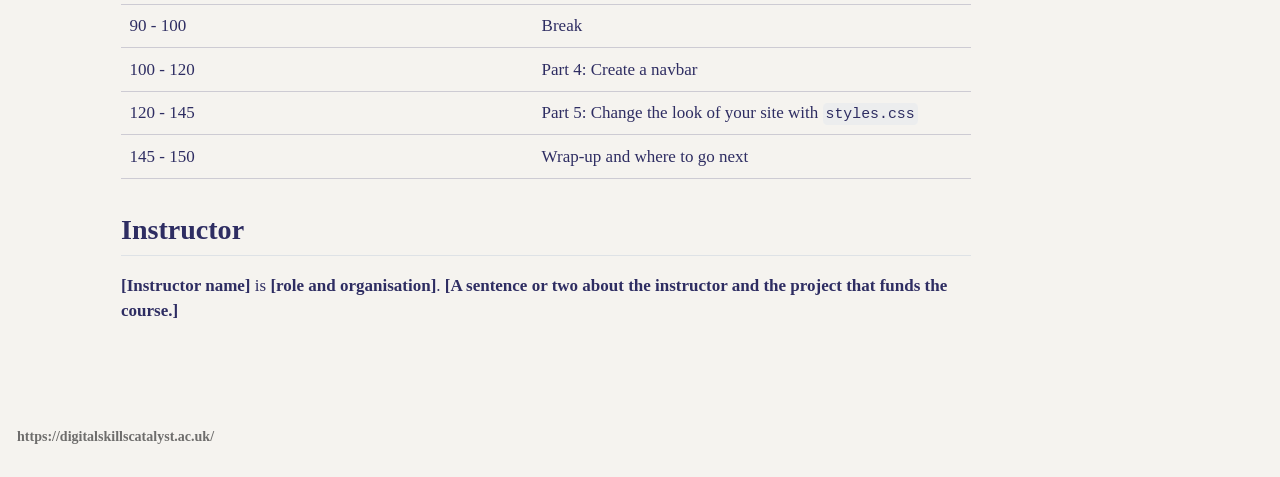
==== commit 87b90a2c: "Deploying to gh-pages from @ UKRI-Digital-Research-Skills-Catalyst/pages-with-quarto@e959ee2722efc90" ====
--- a/index.html
+++ b/index.html
@@ -7,7 +7,7 @@
 <meta name="viewport" content="width=device-width, initial-scale=1.0, user-scalable=yes">
 
 
-<title>Welcome – Build a website with Quarto and GitHub Pages</title>
+<title>Welcome – Reproducible reportswith Quarto</title>
 <style>
 /* Default styles provided by pandoc.
 ** See https://pandoc.org/MANUAL.html#variables-for-html for config info.
@@ -95,7 +95,7 @@
     <img src="./images/logo_transparent_background.png" alt="" class="navbar-logo dark-content">
     </a>
     <a class="navbar-brand" href="./index.html">
-    <span class="navbar-title">Build a website with <br>Quarto and GitHub Pages</span>
+    <span class="navbar-title">Reproducible reports<br>with Quarto</span>
     </a>
   </div>
             <div id="quarto-search" class="" title="Search"></div>
@@ -139,6 +139,7 @@
   <li><a href="#how-to-sign-up" id="toc-how-to-sign-up" class="nav-link" data-scroll-target="#how-to-sign-up">How to sign-up</a></li>
   <li><a href="#learning-objectives" id="toc-learning-objectives" class="nav-link" data-scroll-target="#learning-objectives">Learning objectives</a></li>
   <li><a href="#schedule" id="toc-schedule" class="nav-link" data-scroll-target="#schedule">Schedule</a></li>
+  <li><a href="#instructor" id="toc-instructor" class="nav-link" data-scroll-target="#instructor">Instructor</a></li>
   </ul></li>
   </ul>
 </nav>
@@ -185,8 +186,8 @@
 </section>
 <section id="how-to-sign-up" class="level2">
 <h2 class="anchored" data-anchor-id="how-to-sign-up">How to sign-up</h2>
-<p>The workshop is on <strong>[TBC]</strong></p>
-<p><strong>Register for the workshop:</strong> [TBC]</p>
+<p>The workshop is on <strong>[date and time to be confirmed]</strong></p>
+<p><strong>Register for the workshop:</strong> [registration link to be added]</p>
 </section>
 <section id="learning-objectives" class="level2">
 <h2 class="anchored" data-anchor-id="learning-objectives">Learning objectives</h2>
@@ -248,6 +249,10 @@
 </tr>
 </tbody>
 </table>
+</section>
+<section id="instructor" class="level2">
+<h2 class="anchored" data-anchor-id="instructor">Instructor</h2>
+<p><strong>[Instructor name]</strong> is <strong>[role and organisation]</strong>. <strong>[A sentence or two about the instructor and the project that funds the course.]</strong></p>
 
 
 </section>
@@ -327,7 +332,7 @@
     }
       var localhostRegex = new RegExp(/^(?:http|https):\/\/localhost\:?[0-9]*\//);
       var mailtoRegex = new RegExp(/^mailto:/);
-        var filterRegex = new RegExp("^(?:http:|https:)\/\/ukri-digital-research-skills-catalyst\.github\.io\/pages-with-quarto");
+        var filterRegex = new RegExp("^(?:http:|https:)\/\/ukri-digital-research-skills-catalyst\.github\.io\/quarto-intro");
       var isInternal = (href) => {
           return filterRegex.test(href) || localhostRegex.test(href) || mailtoRegex.test(href);
       }
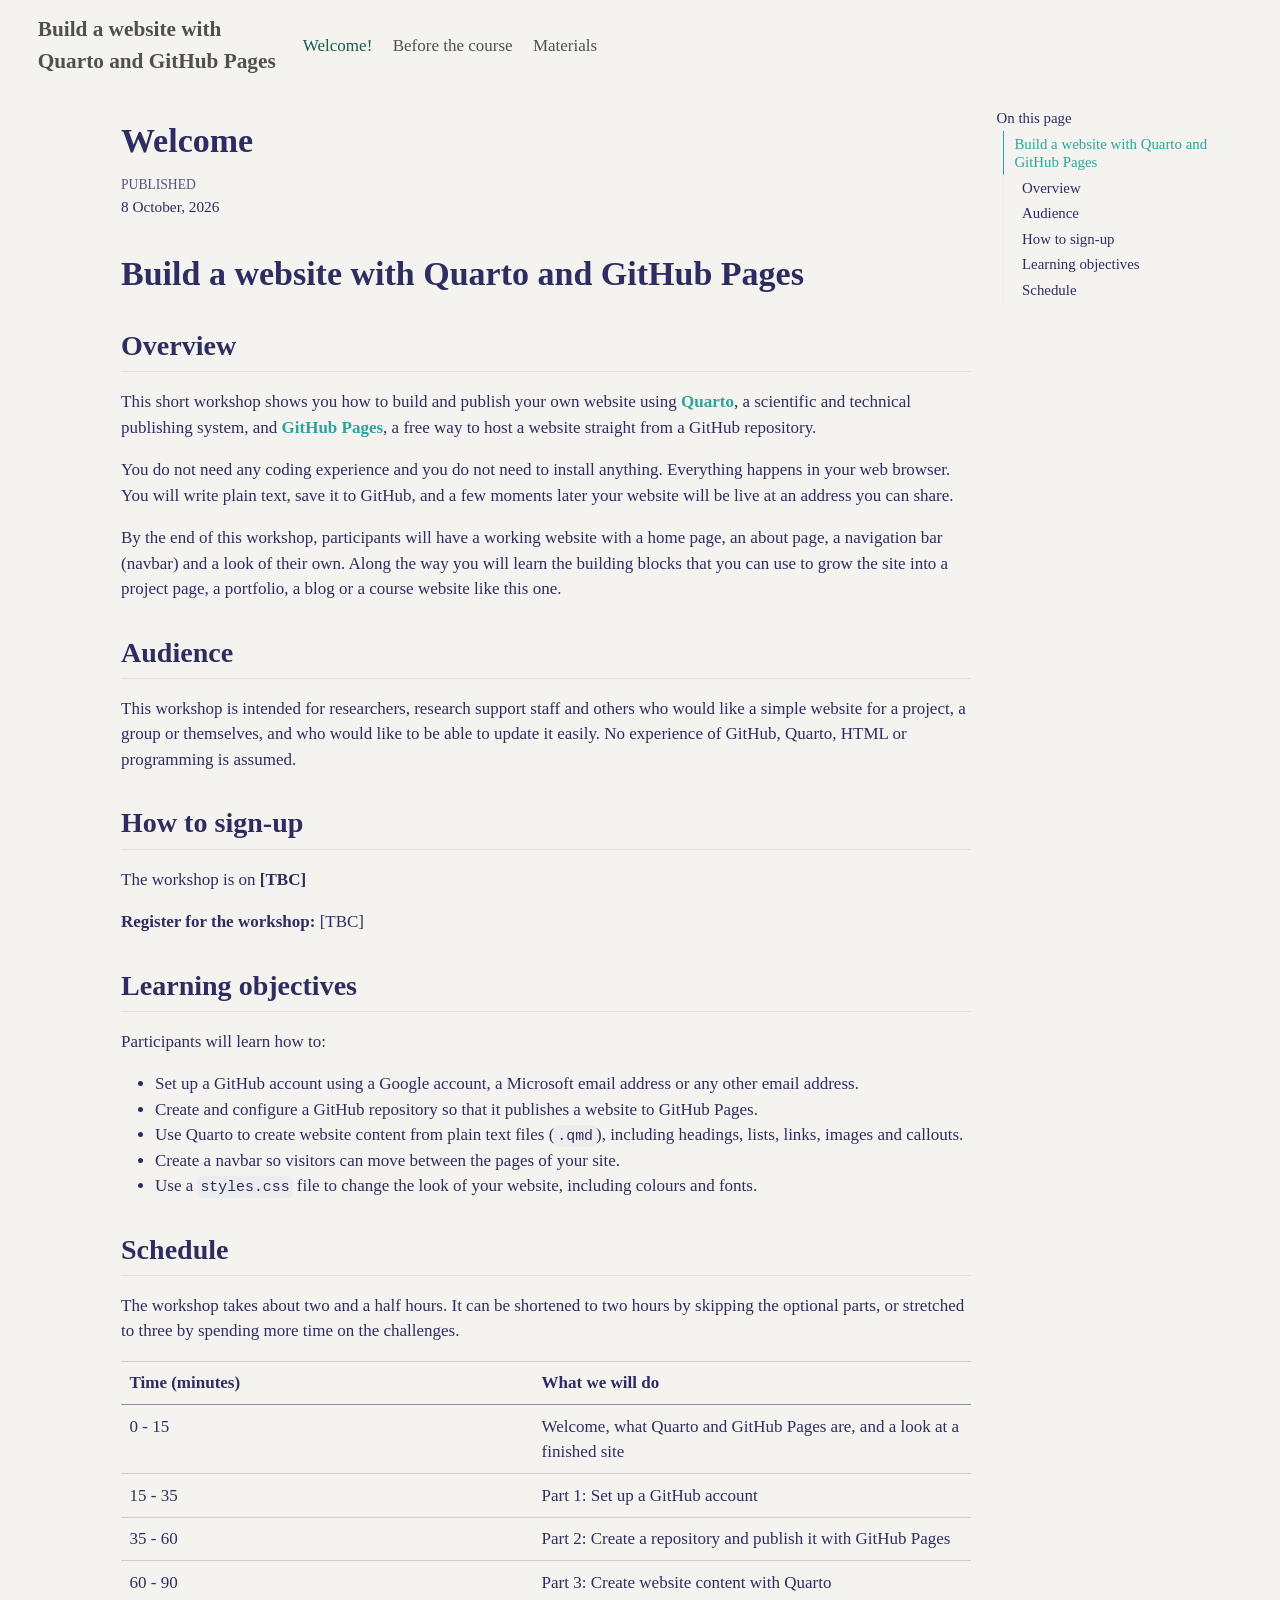
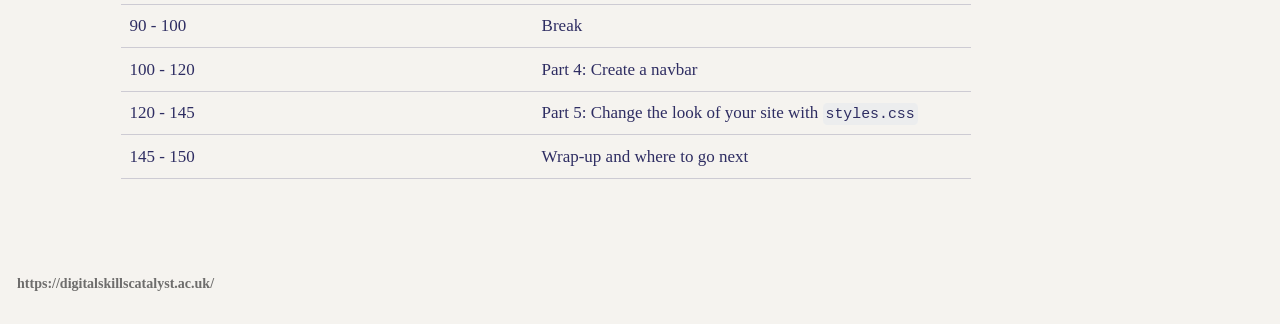
==== commit 0c1d79b8: "Deploying to gh-pages from @ UKRI-Digital-Research-Skills-Catalyst/pages-with-quarto@f594a51d0a831dc" ====
--- a/index.html
+++ b/index.html
@@ -7,7 +7,7 @@
 <meta name="viewport" content="width=device-width, initial-scale=1.0, user-scalable=yes">
 
 
-<title>Welcome – Reproducible reportswith Quarto</title>
+<title>Welcome – Build a website with Quarto and GitHub Pages</title>
 <style>
 /* Default styles provided by pandoc.
 ** See https://pandoc.org/MANUAL.html#variables-for-html for config info.
@@ -95,7 +95,7 @@
     <img src="./images/logo_transparent_background.png" alt="" class="navbar-logo dark-content">
     </a>
     <a class="navbar-brand" href="./index.html">
-    <span class="navbar-title">Reproducible reports<br>with Quarto</span>
+    <span class="navbar-title">Build a website with <br>Quarto and GitHub Pages</span>
     </a>
   </div>
             <div id="quarto-search" class="" title="Search"></div>
@@ -139,7 +139,6 @@
   <li><a href="#how-to-sign-up" id="toc-how-to-sign-up" class="nav-link" data-scroll-target="#how-to-sign-up">How to sign-up</a></li>
   <li><a href="#learning-objectives" id="toc-learning-objectives" class="nav-link" data-scroll-target="#learning-objectives">Learning objectives</a></li>
   <li><a href="#schedule" id="toc-schedule" class="nav-link" data-scroll-target="#schedule">Schedule</a></li>
-  <li><a href="#instructor" id="toc-instructor" class="nav-link" data-scroll-target="#instructor">Instructor</a></li>
   </ul></li>
   </ul>
 </nav>
@@ -186,8 +185,8 @@
 </section>
 <section id="how-to-sign-up" class="level2">
 <h2 class="anchored" data-anchor-id="how-to-sign-up">How to sign-up</h2>
-<p>The workshop is on <strong>[date and time to be confirmed]</strong></p>
-<p><strong>Register for the workshop:</strong> [registration link to be added]</p>
+<p>The workshop is on <strong>[TBC]</strong></p>
+<p><strong>Register for the workshop:</strong> [TBC]</p>
 </section>
 <section id="learning-objectives" class="level2">
 <h2 class="anchored" data-anchor-id="learning-objectives">Learning objectives</h2>
@@ -249,10 +248,6 @@
 </tr>
 </tbody>
 </table>
-</section>
-<section id="instructor" class="level2">
-<h2 class="anchored" data-anchor-id="instructor">Instructor</h2>
-<p><strong>[Instructor name]</strong> is <strong>[role and organisation]</strong>. <strong>[A sentence or two about the instructor and the project that funds the course.]</strong></p>
 
 
 </section>
@@ -332,7 +327,7 @@
     }
       var localhostRegex = new RegExp(/^(?:http|https):\/\/localhost\:?[0-9]*\//);
       var mailtoRegex = new RegExp(/^mailto:/);
-        var filterRegex = new RegExp("^(?:http:|https:)\/\/ukri-digital-research-skills-catalyst\.github\.io\/quarto-intro");
+        var filterRegex = new RegExp("^(?:http:|https:)\/\/ukri-digital-research-skills-catalyst\.github\.io\/pages-with-quarto");
       var isInternal = (href) => {
           return filterRegex.test(href) || localhostRegex.test(href) || mailtoRegex.test(href);
       }
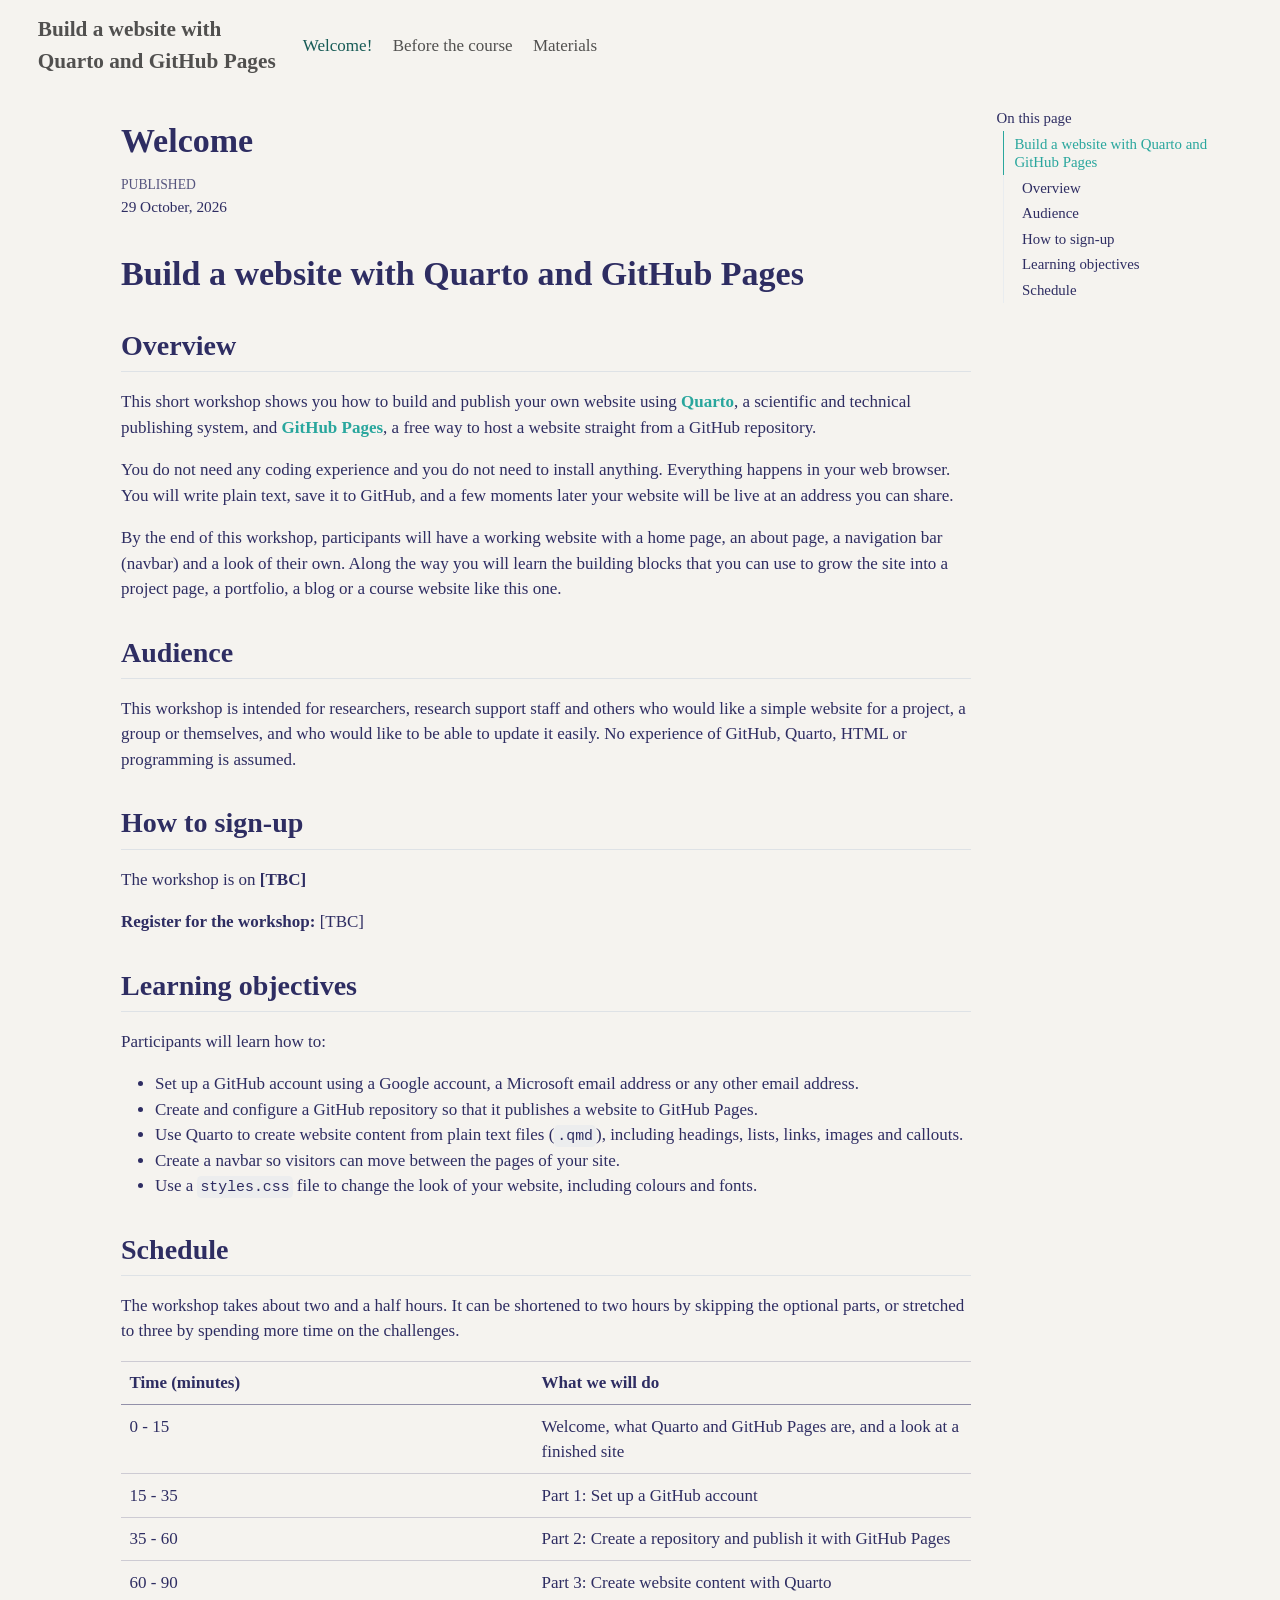
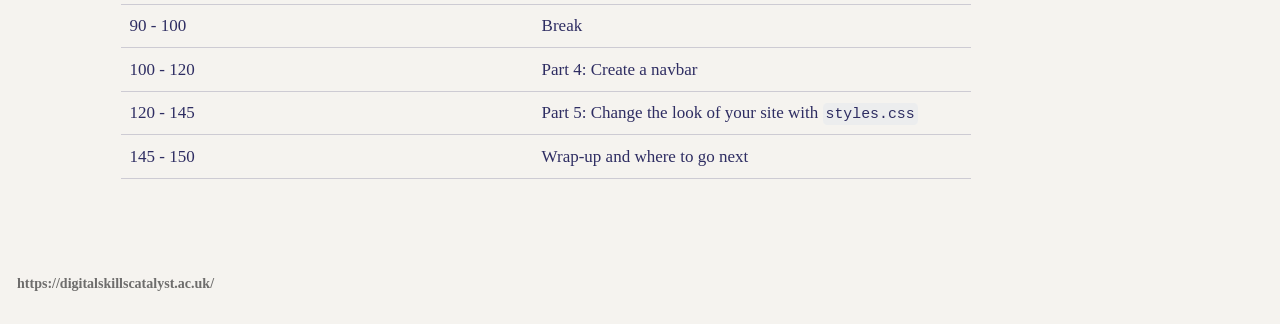
==== commit ea3f4e07: "Deploying to gh-pages from @ UKRI-Digital-Research-Skills-Catalyst/pages-with-quarto@2f53b09aeea5fc1" ====
--- a/index.html
+++ b/index.html
@@ -48,9 +48,9 @@
 <link href="site_libs/quarto-html/quarto-syntax-highlighting-bf27225e3a48a9273f3daa8f8e829971.css" rel="stylesheet" class="quarto-color-scheme-extra" id="quarto-text-highlighting-styles">
 <script src="site_libs/bootstrap/bootstrap.min.js"></script>
 <link href="site_libs/bootstrap/bootstrap-icons.css" rel="stylesheet">
-<link href="site_libs/bootstrap/bootstrap-fc0ec44ed3aa11c04d697db9497e54b6.min.css" rel="stylesheet" append-hash="true" class="quarto-color-scheme" id="quarto-bootstrap" data-mode="light">
-<link href="site_libs/bootstrap/bootstrap-dark-fc0ec44ed3aa11c04d697db9497e54b6.min.css" rel="stylesheet" append-hash="true" class="quarto-color-scheme quarto-color-alternate" id="quarto-bootstrap" data-mode="light">
-<link href="site_libs/bootstrap/bootstrap-fc0ec44ed3aa11c04d697db9497e54b6.min.css" rel="stylesheet" append-hash="true" class="quarto-color-scheme-extra" id="quarto-bootstrap" data-mode="light">
+<link href="site_libs/bootstrap/bootstrap-2011b78aa59d1451f57351e8f9db3b17.min.css" rel="stylesheet" append-hash="true" class="quarto-color-scheme" id="quarto-bootstrap" data-mode="light">
+<link href="site_libs/bootstrap/bootstrap-dark-2011b78aa59d1451f57351e8f9db3b17.min.css" rel="stylesheet" append-hash="true" class="quarto-color-scheme quarto-color-alternate" id="quarto-bootstrap" data-mode="light">
+<link href="site_libs/bootstrap/bootstrap-2011b78aa59d1451f57351e8f9db3b17.min.css" rel="stylesheet" append-hash="true" class="quarto-color-scheme-extra" id="quarto-bootstrap" data-mode="light">
 <script id="quarto-search-options" type="application/json">{
   "location": "navbar",
   "copy-button": false,
@@ -159,7 +159,7 @@
     <div>
     <div class="quarto-title-meta-heading">Published</div>
     <div class="quarto-title-meta-contents">
-      <p class="date">8 October, 2026</p>
+      <p class="date">29 October, 2026</p>
     </div>
   </div>
   
